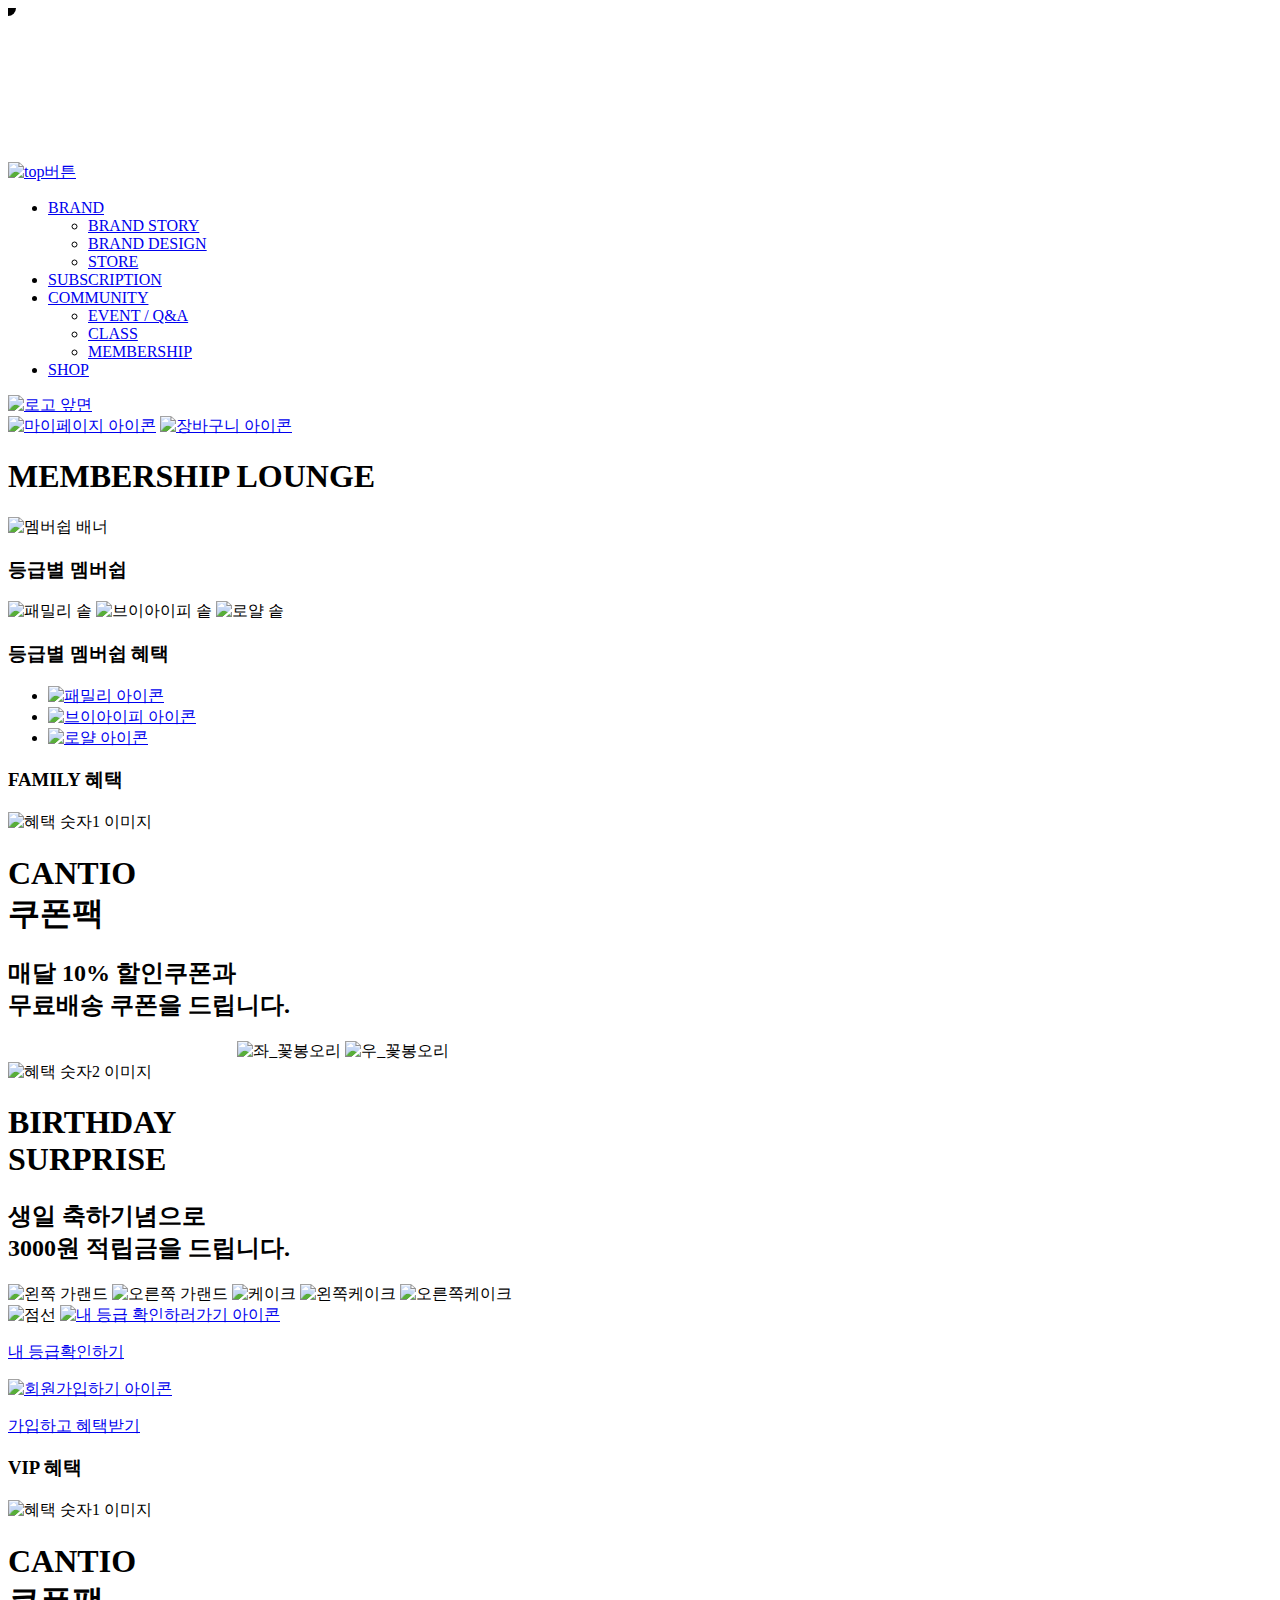
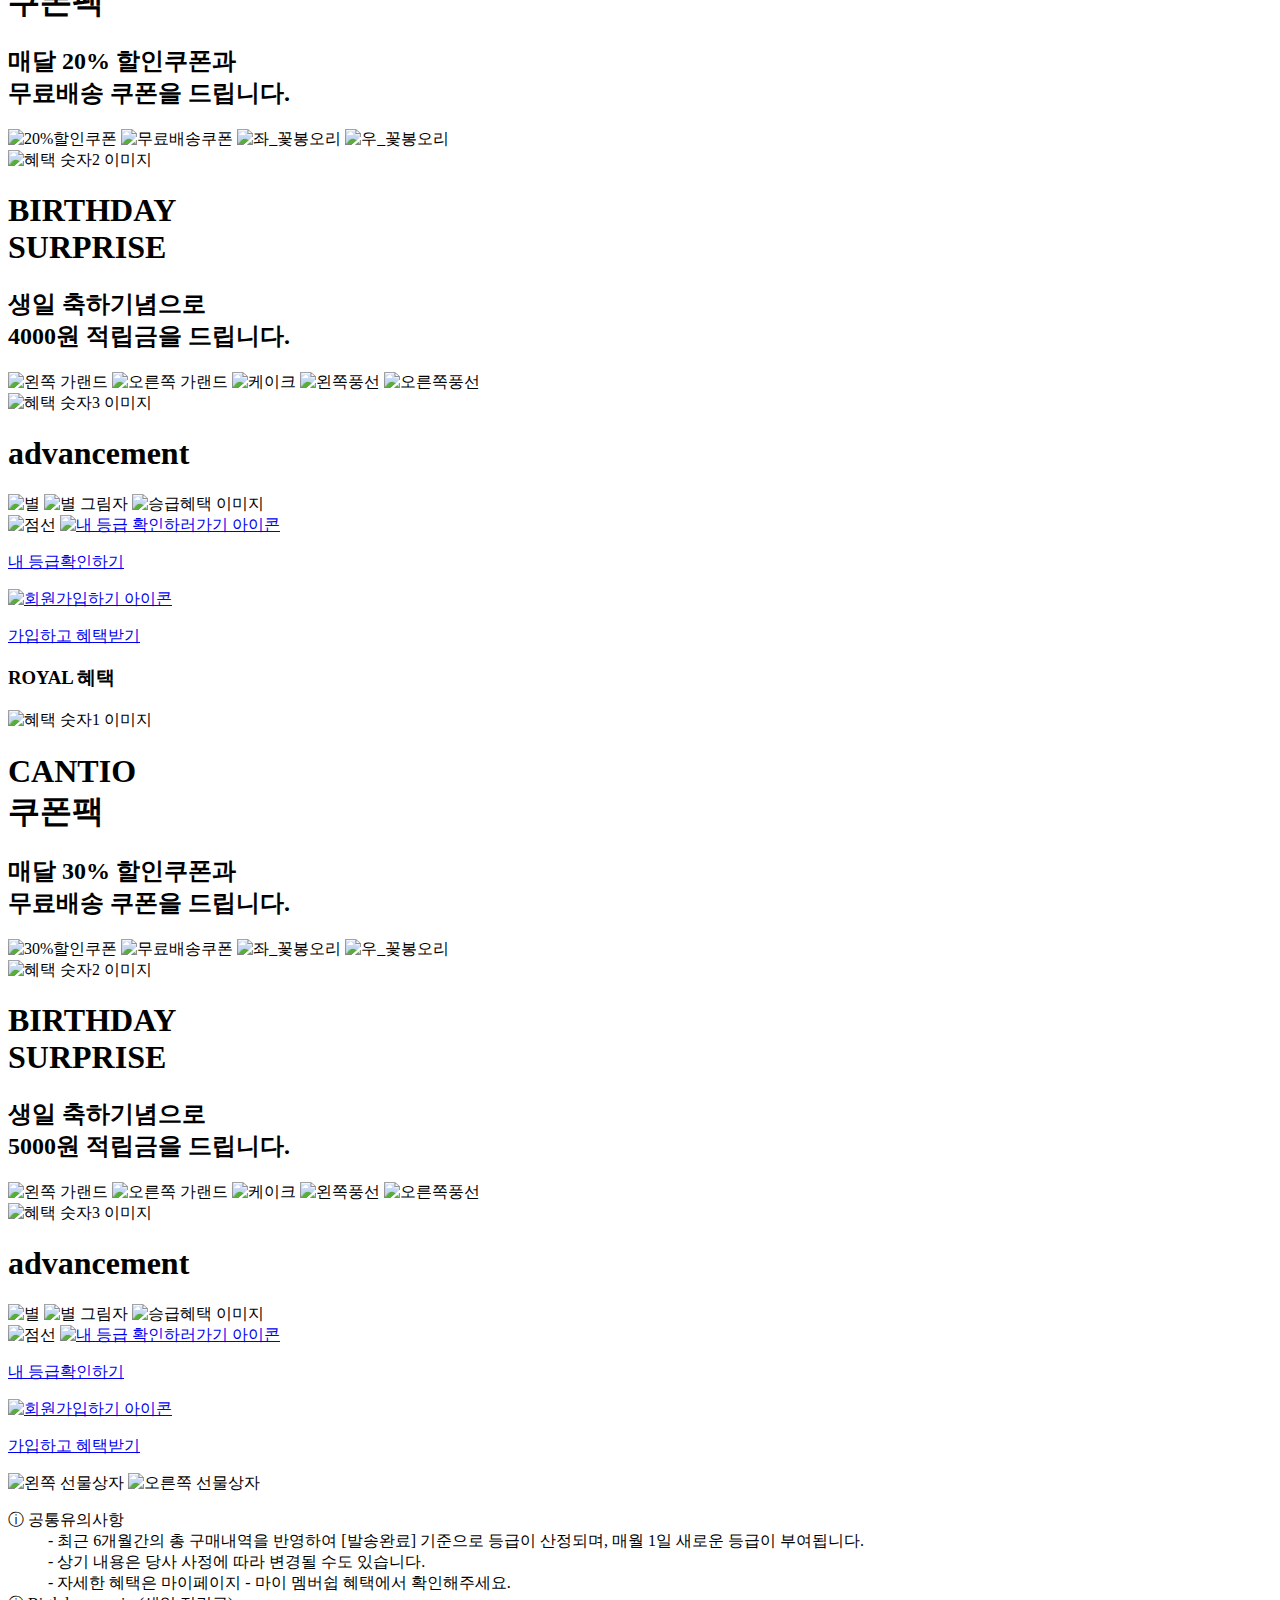
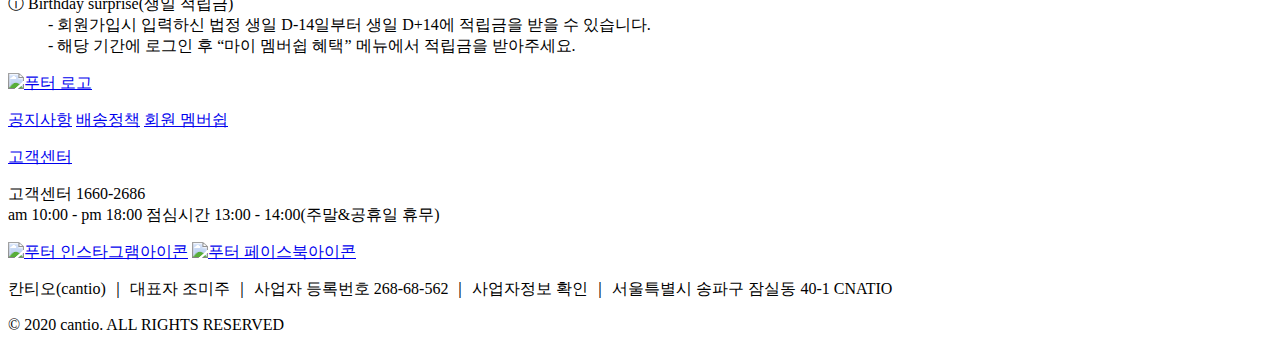
==== Community_Membership.html @ 631099ec "Add files via upload" ====
<!DOCTYPE html>
<html lang="ko">
<head>
  <meta charset="UTF-8">
  <meta http-equiv="X-UA-Compatible" content="IE=edge">
  <meta name="viewport" content="width=1400"><!--다른 매체에서도 너비 오류 없이 볼 수 있게-->
  
  <!--파비콘-->
  <link href="./images/favorites_icon.png" rel="icon" type="image/png" sizes="32x32" >

  <!-- 탑버튼 css -->
  <link rel="stylesheet" href="./css/icon.css">
  
  <!-- aos css -->
  <link href="https://unpkg.com/aos@2.3.1/dist/aos.css" rel="stylesheet">
  
  <!-- 스타일 css 연결 -->
  <link rel="stylesheet" href="./css/community/Community_Membership_style.css">
  <title>MEMBERSHIP</title>

</head>
<body>

<!-- 마우스 커서 -->
  <div id="drawing_line">
    <svg class="drawing_line_svg">
      <circle class="drawing_line_circle" cx="0" cy="0" r="8"></circle>
      <polyline class="drawing_line_polyline" points=""></polyline>
    </svg>
  </div>

<!--탑 버튼-->
<a href="#" class="top"><img src="./images/top.png" alt="top버튼"></a>

<div id="header"><!-- 헤더 서브메뉴의 기준-->
  <div class="header_inner"><!-- 헤더 가운데창 -->
      <ul class="nav">
        <li><a href="./Brand_Story.html">BRAND</a>
          <div class="sub sub1"><!-- 배경 -->
            <div><!-- 가운데창 -->
              <ul>
                <li class="sub_b1"><a href="./Brand_Story.html">BRAND STORY<span></span></a></li>
                <li class="sub_b2"><a href="./Brand_Design.html">BRAND DESIGN<span></span></a></li>
                <li class="sub_b3"><a href="./store.html">STORE<span></span></a></li>
              </ul>
            </div><!-- 가운데창 -->
          </div><!-- 배경 -->
        </li>
        <li><a href="./subscription.html">SUBSCRIPTION</a></li>
        <li><a href="./Community_event.html">COMMUNITY</a>
          <div class="sub sub2"><!-- 배경 -->
            <div><!-- 가운데창 -->
              <ul>
                <li class="sub_c1"><a href="./Community_event.html">EVENT / Q&A<span></span></a></li>
                <li class="sub_c2"><a href="./class.html">CLASS<span></span></a></li>
                <li class="sub_c3"><a href="./Community_Membership.html">MEMBERSHIP<span></span></a></li>
              </ul>
            </div><!-- 가운데창 -->
          </div><!-- 배경 -->
        </li>
        <li><a href="./shop.html">SHOP</a></li>
      </ul>
      <a href="./index.html" class="logo"> <!-- 로고 -->
        <img src="./images/logo.png" alt="로고 앞면">
        
      </a>
      <div class="right"><!-- 위치 기준 -->
        <div class="right_icon"> <!-- 마이페이지&장바구니 -->
          <a href="#" class="my"><img src="./images/My_Page_icon.png" alt="마이페이지 아이콘"></a>
          <a href="#" class="shopping"><img src="./images/shopping_basket_icon.png" alt="장바구니 아이콘"></a>
        </div><!-- 마이페이지&장바구니 -->
      </div><!-- 위치 기준 -->
    </div><!-- 헤더 가운데창 -->
  <div class="scroll-content"></div>
</div><!-- 헤더 서브메뉴의 기준-->

<!-- 멤버쉽 타이틀&배너 -->
<div><!-- 전체 창 -->
  <div class="top_box_inner"><!-- 가운데 창 -->
    <div class="membership_title"><!-- 타이틀 -->
      
      <h1>MEMBERSHIP LOUNGE</h1>
      
    </div><!-- 타이틀 -->
    <img src="./images/community/banner.png" class="membership_banner" alt="멤버쉽 배너">
  </div><!-- 가운데 창 -->
</div><!-- 전체 창 -->

<!-- 멤버쉽 컨텐츠 -->
<div class="membership_bigbox"><!-- 컨텐츠 전체 박스 -->
  <div class="membership_top"><!-- 등급별 멤버쉽 -->
    <h3>등급별 멤버쉽</h3>
    <div class="center-outer">
      <div class="center-inner">
          <div class="bubbles">
              <img src="./images/community/family_pot.png" alt="패밀리 솥">
              <img src="./images/community/vip_pot.png" alt="브이아이피 솥">
              <img src="./images/community/royal_pot.png" alt="로얄 솥">
          </div>
      </div>
    </div> 
  </div><!-- 등급별 멤버쉽 -->

  
  <div id="tab"><!--등급별 멤버쉽 혜택 탭-->
    <h3 class="Rating_Title">등급별 멤버쉽 혜택</h3>
    <div class="tab">
        <ul class="tabnav">
          <!-- 탭 제목 -->
          <li><a href="#tab01"><img src="./images/community/family_icon.png" alt="패밀리 아이콘"></a></li>
          <li><a href="#tab02"><img src="./images/community/vip_icon.png" alt="브이아이피 아이콘"></a></li>
          <li><a href="#tab03"><img src="./images/community/royal_icon.png" alt="로얄 아이콘"></a></li>
        </ul>
        <div class="tabcontent">
          <!-- 탭 내용 -->
          <!-- 패밀리 내용 -->
          <div id="tab01"><!-- tab01 -->
            <div class="tab01_1"><!-- tab01_1 -->
              <h3>FAMILY 혜택</h3>
              <img src="./images/community/f_1.png" alt="혜택 숫자1 이미지">
              <h1 class="t_h1_01">CANTIO <br>
                쿠폰팩
              </h1>
              <h2 class="t_h2_01">매달 <span>10% 할인쿠폰</span>과<br>
                <span>무료배송 쿠폰</span>을 드립니다.
              </h2>
              <img src="./images/community/coupon_10%.png" class="coupon_10" alt="10%할인쿠폰" data-aos="fade-up">
              <img src="./images/community/coupon_free_shipping.png" class="free_shipping" alt="무료배송쿠폰" data-aos="fade-up">
              <img src="./images/community/flower_bud.png" class="l_bub" alt="좌_꽃봉오리">
              <img src="./images/community/flower_bud_r.png" class="r_bub" alt="우_꽃봉오리">
              <img src="./images/community/y_flower.png" class="l_flower" alt="좌_노란 꽃" data-aos="fade-right">
              <img src="./images/community/y_flower_r.png" class="r_flower" alt="우_노란 꽃" data-aos="fade-left">
            </div><!-- tab01_1 -->
            <div class="tab01_2"><!-- tab01_2 -->
              <img src="./images/community/f_2.png" alt="혜택 숫자2 이미지">
              <h1>BIRTHDAY<br>
                SURPRISE
              </h1>
              <h2>생일 축하기념으로<br>
                <span>3000원 적립금</span>을 드립니다.
              </h2>
              <img src="./images/community/garland.png" class="l_garland" alt="왼쪽 가랜드">
              <img src="./images/community/garland.png" class="r_garland" alt="오른쪽 가랜드">
              <img src="./images/community/cake.png" class="cake" alt="케이크">
              <img src="./images/community/l_balloon.png" class="l_balloon" alt="왼쪽케이크">
              <img src="./images/community/r_balloon.png" class="r_balloon" alt="오른쪽케이크">
            </div><!-- tab01_2 -->
           
            <div class="tab01_3"><!-- tab01_3 -->
              <img src="./images/community/dotted _line.png" alt="점선">
              <a href="#none" class="my_page"><img src="./images/community/my_page.png" alt="내 등급 확인하러가기 아이콘"><p>내 등급확인하기</p></a>
              <a href="#none" class="join"><img src="./images/community/join.png" alt="회원가입하기 아이콘"><p>가입하고 혜택받기</p></a>
            </div><!-- tab01_3 -->
          </div><!-- tab01 -->

          <!-- vip 내용 -->
          <div id="tab02">
            <div class="tab02_1"><!-- tab02_1 -->
              <h3>VIP 혜택</h3>
              <img src="./images/community/v_1.png" alt="혜택 숫자1 이미지"><!-- 쿠폰팩 -->
              <h1 class="t_h1_01">CANTIO <br>쿠폰팩</h1>
              <h2 class="t_h2_01">매달 <span>20% 할인쿠폰</span>과<br>
                <span>무료배송 쿠폰</span>을 드립니다.
              </h2>
              <img src="./images/community/v_coupon_10%.png" class="vip_coupon_10" alt="20%할인쿠폰">
              <img src="./images/community/v_free_shipping.png" class="vip_free_shipping" alt="무료배송쿠폰">
              <img src="./images/community/v_flower_bud.png" class="vip_l_bub" alt="좌_꽃봉오리">
              <img src="./images/community/v_flower_bud_r.png" class="vip_r_bub" alt="우_꽃봉오리">
              <img src="./images/community/v_flower.png" class="vip_l_flower" alt="왼쪽 꽃" data-aos="fade-right">
              <img src="./images/community/v_flower_r.png" class="vip_r_flower" alt="오른쪽꽃" data-aos="fade-left">
            </div><!-- tab02_1 -->

            <div class="tab02_2"><!-- tab01_2 -->
              <img src="./images/community/v_2.png" alt="혜택 숫자2 이미지"><!-- 생일 서프라이즈 -->
              <h1>BIRTHDAY<br>
                SURPRISE
              </h1>
              <h2>생일 축하기념으로<br>
                <span>4000원 적립금</span>을 드립니다.
              </h2>
              <img src="./images/community/garland.png" class="vip_l_garland" alt="왼쪽 가랜드">
              <img src="./images/community/garland.png" class="vip_r_garland" alt="오른쪽 가랜드">
              <img src="./images/community/v_cake.png" class="vip_cake" alt="케이크">
              <img src="./images/community/v_l_balloon.png" class="vip_l_balloon" alt="왼쪽풍선">
              <img src="./images/community/v_r_balloon.png" class="vip_r_balloon" alt="오른쪽풍선">
            </div><!-- tab01_2 -->

            <div class="tab02_4"><!-- tab01_4 -->
              <img src="./images/community/v_3.png" alt="혜택 숫자3 이미지">
              <!-- 승급혜택 -->
              <h1>advancement</h1>
              <img src="./images/community/Stars.png" class="stars" alt="별">
              <img src="./images/community/shadow.png"class="shadow"  alt="별 그림자">
              <img src="./images/community/promotion.png"class="promotion"  alt="승급혜택 이미지">
            </div><!-- tab01_4 -->

            <div class="tab02_3"><!-- tab01_3 --><!-- 마이페이지,회원가입하러가기 -->
              <img src="./images/community/dotted _line.png" alt="점선">
              <a href="#none" class="vip_my_page"><img src="./images/community/my_page.png" alt="내 등급 확인하러가기 아이콘"><p>내 등급확인하기</p></a>
              <a href="#none" class="vip_join"><img src="./images/community/join.png" alt="회원가입하기 아이콘"><p>가입하고 혜택받기</p></a>
            </div><!-- tab01_3 -->
          </div>
          
          <!-- 로얄 내용 -->
          <div id="tab03">
            <div id="tab03">
              <div class="tab03_1"><!-- tab03_1 -->
                <h3>ROYAL 혜택</h3>
                <img src="./images/community/r_1.png" alt="혜택 숫자1 이미지">
                <h1 class="t_h1_01">CANTIO <br>쿠폰팩</h1>
                <h2 class="t_h2_01">매달 <span>30% 할인쿠폰</span>과<br>
                  <span>무료배송 쿠폰</span>을 드립니다.
                </h2>
                <img src="./images/community/coupon30.png" class="coupon_30" alt="30%할인쿠폰">
                <img src="./images/community/r_free_shipping.png" class="royal_free_shipping" alt="무료배송쿠폰">
                <img src="./images/community/r_flower_bud.png" class="royal_l_bub" alt="좌_꽃봉오리">
                <img src="./images/community/r_flower_bud_r.png" class="royal_r_bub" alt="우_꽃봉오리">
                <img src="./images/community/r_flower.png" class="royal_l_flower" alt="왼쪽 꽃" data-aos="fade-right">
                <img src="./images/community/r_flower_r.png" class="royal_r_flower" alt="오른쪽꽃" data-aos="fade-left">
              </div><!-- tab03_1 -->
  
              <div class="tab03_2"><!-- tab03_2 -->
                <img src="./images/community/r_2.png" alt="혜택 숫자2 이미지">
                <h1>BIRTHDAY<br>
                  SURPRISE
                </h1>
                <h2>생일 축하기념으로<br>
                  <span>5000원 적립금</span>을 드립니다.
                </h2>
                <img src="./images/community/garland.png" class="royal_l_garland" alt="왼쪽 가랜드">
                <img src="./images/community/garland.png" class="royal_r_garland" alt="오른쪽 가랜드">
                <img src="./images/community/r_cake.png" class="royal_cake" alt="케이크">
                <img src="./images/community/r_l_balloon.png" class="royal_l_balloon" alt="왼쪽풍선">
                <img src="./images/community/r_r_balloon.png" class="royal_r_balloon" alt="오른쪽풍선">
              </div><!-- tab01_2 -->
  
              <div class="tab03_4"><!-- tab01_4 -->
                <img src="./images/community/r_3.png" alt="혜택 숫자3 이미지">
                <h1>advancement</h1>
                <img src="./images/community/Stars.png" class="r_stars" alt="별">
                <img src="./images/community/shadow.png"class="r_shadow"  alt="별 그림자">
                <img src="./images/community/promotion.png"class="r_promotion"  alt="승급혜택 이미지">
              </div><!-- tab01_4 -->
  
              <div class="tab03_3"><!-- tab03_3 -->
                <img src="./images/community/dotted _line.png" alt="점선">
                <a href="#none" class="royal_my_page"><img src="./images/community/my_page.png" alt="내 등급 확인하러가기 아이콘"><p>내 등급확인하기</p></a>
                <a href="#none" class="royal_join"><img src="./images/community/join.png" alt="회원가입하기 아이콘"><p>가입하고 혜택받기</p></a>
              </div><!-- tab03_3 -->
            </div>
          </div>
        </div>
    </div>
</div><!--탭-->
<img src="./images/community/gift1.png" class="gift1" alt="왼쪽 선물상자">
<img src="./images/community/gift2.png" class="gift2" alt="오른쪽 선물상자">
</div><!-- 컨텐츠 전체 박스 -->

<!-- 유의사항 -->
<dl>
  <dt>ⓘ 공통유의사항</dt>
  <dd>- 최근 6개월간의 총 구매내역을 반영하여 [발송완료] 기준으로 등급이 산정되며, 매월 1일 새로운 등급이 부여됩니다. </dd>
  <dd>- 상기 내용은 당사 사정에 따라 변경될 수도 있습니다.</dd>
  <dd>- 자세한 혜택은 마이페이지 - 마이 멤버쉽 혜택에서  확인해주세요.</dd>
  <dt>ⓘ Birthday surprise(생일 적립금)</dt>
  <dd>- 회원가입시 입력하신 법정 생일 D-14일부터 생일 D+14에 적립금을 받을 수 있습니다.</dd>
  <dd>- 해당 기간에 로그인 후 “마이 멤버쉽 혜택” 메뉴에서 적립금을 받아주세요.  </dd>
</dl>


   <!-- 푸터 -->
  <div class="footer"><!-- 푸터 전체창 -->
    <div class="footer_inner"><!-- 푸터 중간창 -->
      <a href="./index.html" class="f_logo"><img src="./images/footer_logo.png" alt="푸터 로고"></a>
      
      <p class="notice">
        <a href="#">공지사항<span></span></a>
        <a href="#">배송정책<span></span></a>
        <a href="./Community_Membership.html">회원 멤버쉽<span></span></a>
      </p>
      <a href="#" class="customer_service">고객센터
        <span></span><!--버블-->
        <span></span><!--버블-->
        <span></span><!--버블-->
        <span></span><!--버블-->
      </a>
      <p class="footer_margin">고객센터 1660-2686 <br>
        am 10:00 - pm 18:00 점심시간 13:00 - 14:00(주말&공휴일 휴무)</p>
        <a href="https://www.instagram.com/" target="_blank" class="insatgram"><img src="./images/f_insatgram.png" alt="푸터 인스타그램아이콘"></a>
        <a href="https://www.facebook.com/" target="_blank" class="facebook"><img src="./images/f_facebook.png" alt="푸터 페이스북아이콘"></a>
        <p>칸티오(cantio) ｜ 대표자 조미주 ｜ 사업자 등록번호 268-68-562 ｜ 사업자정보 확인 ｜ 서울특별시 송파구 잠실동 40-1 CNATIO</p>
        <P>© 2020 cantio. ALL RIGHTS RESERVED</P>
      
    </div><!-- 푸터 중간창 -->
  </div><!-- 푸터 전체창 -->


  <!-- 탑버튼 js -->
	<script src="https://code.jquery.com/jquery-2.2.0.min.js"></script><!-- 제이쿼리 라이브러리,수정X -->
	<script src="./script/icon.js"></script>

  <!-- 커서 js -->
  <script src="./script/cursor.js"></script>

  <!--서브메뉴 js-->
  <script src="./script/menu.js"></script><!--내가 만든 소스-->

  <!-- 탭 js -->
  <script src="./script/community/tab.js"></script>
  
  <!-- 버블 js -->
  <script src="./script/community/bubbles.js"></script>

  <!-- aos js -->
  <script src="https://unpkg.com/aos@2.3.1/dist/aos.js"></script><!-- aos 라이브러리 -->
  <script src="./script/aos.js"></script><!-- aos 소스 -->
</body>
</html>
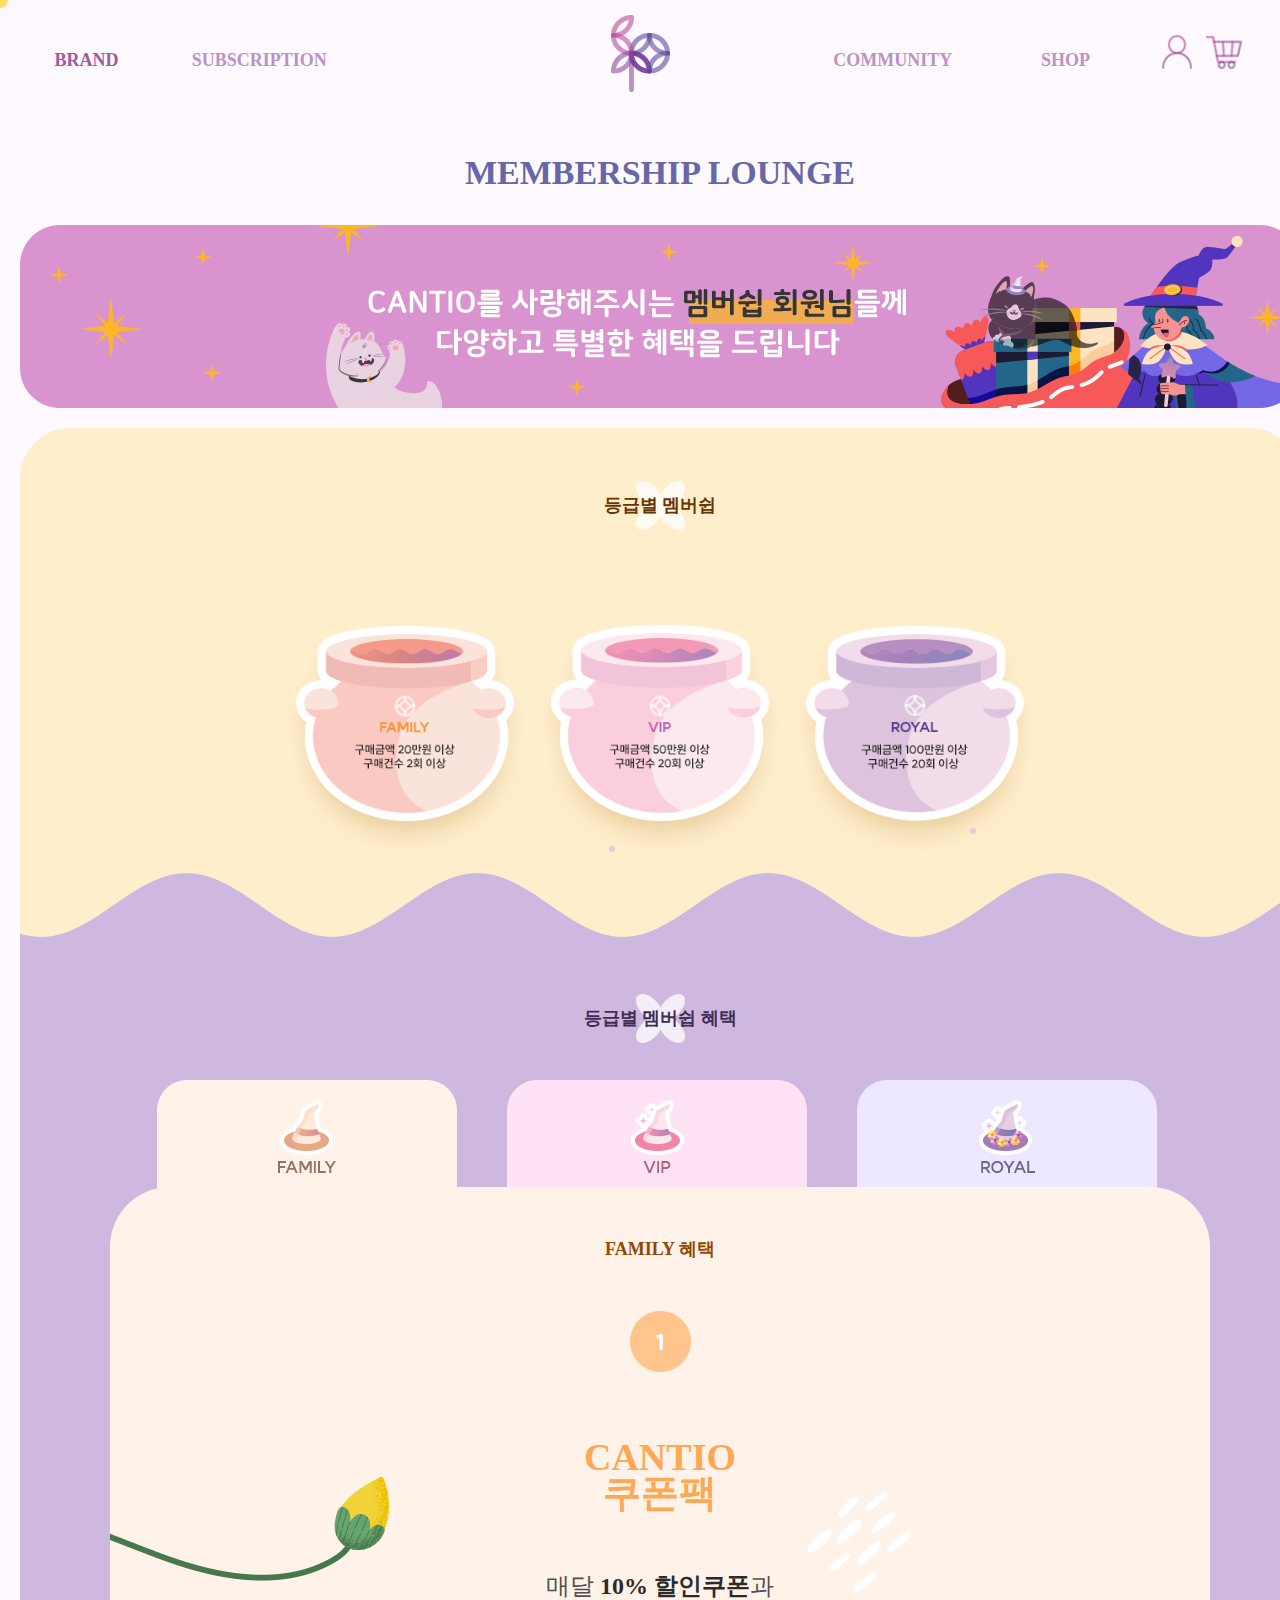
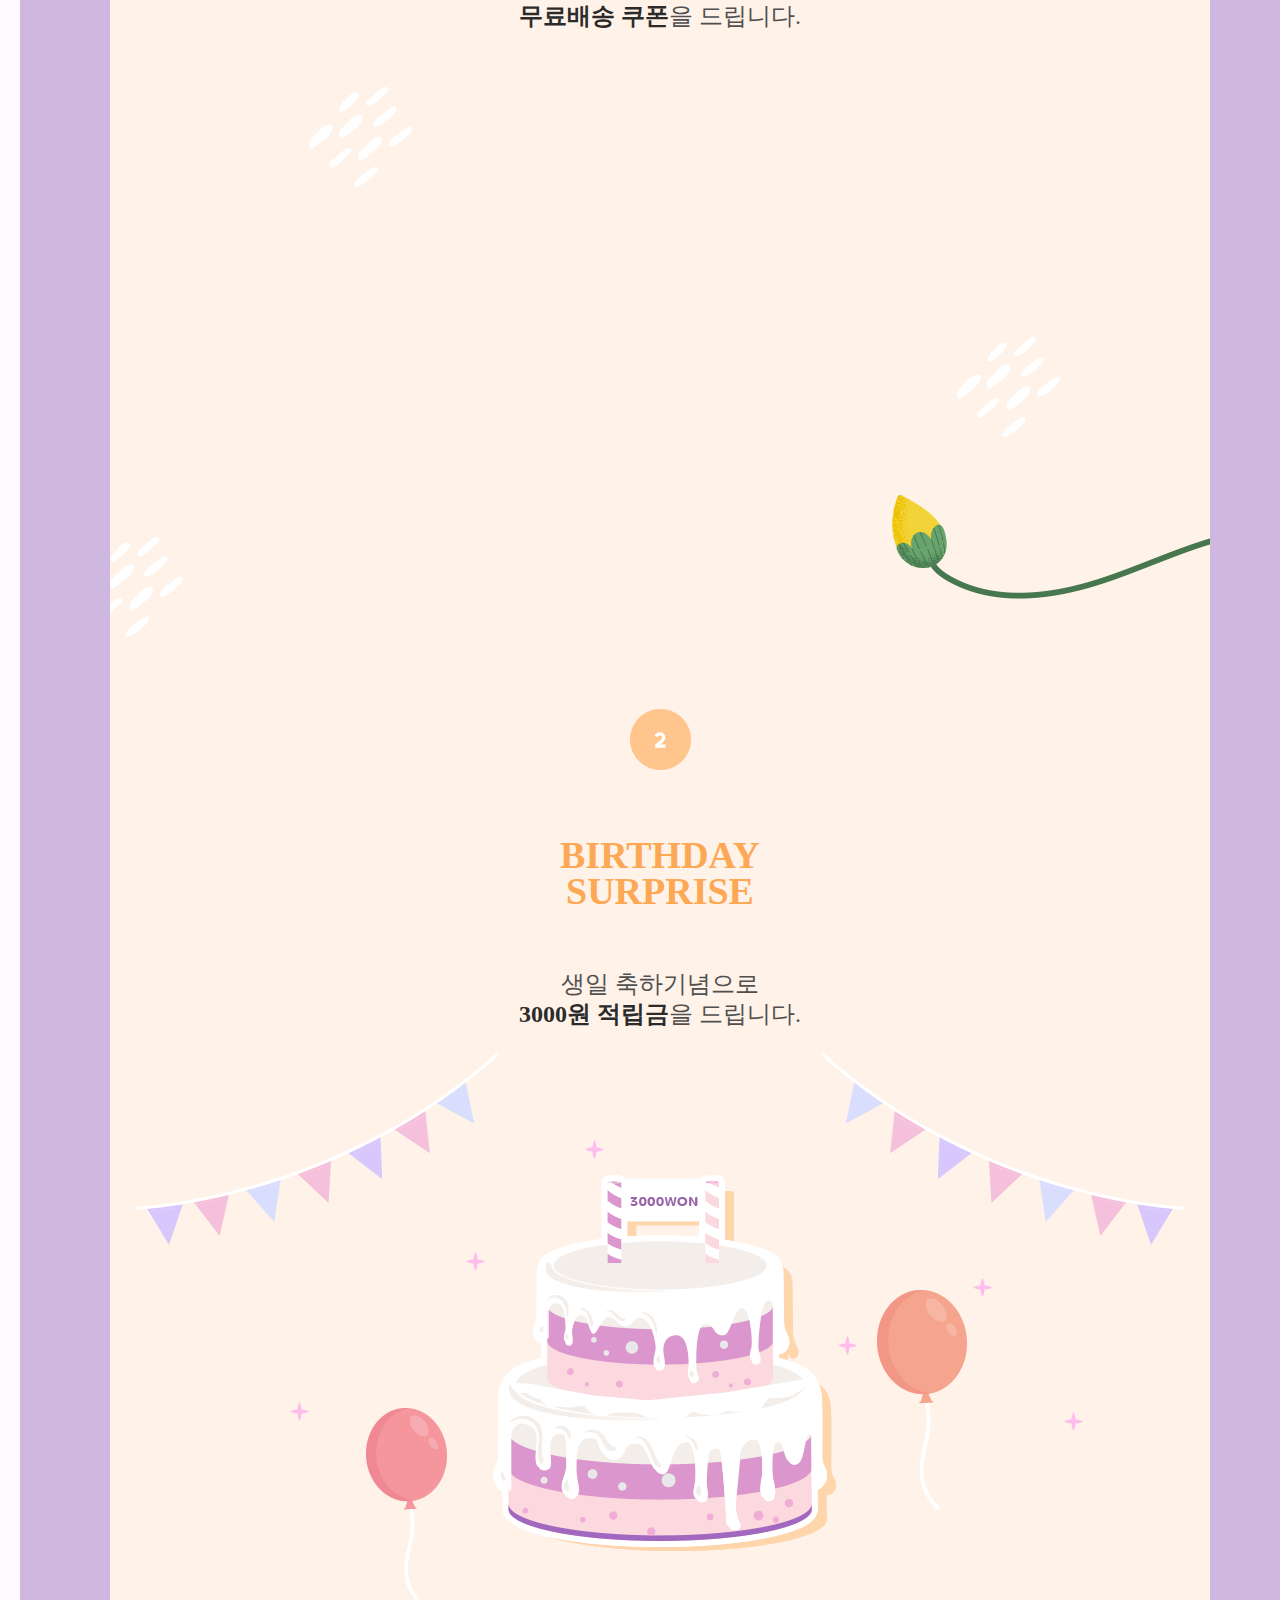
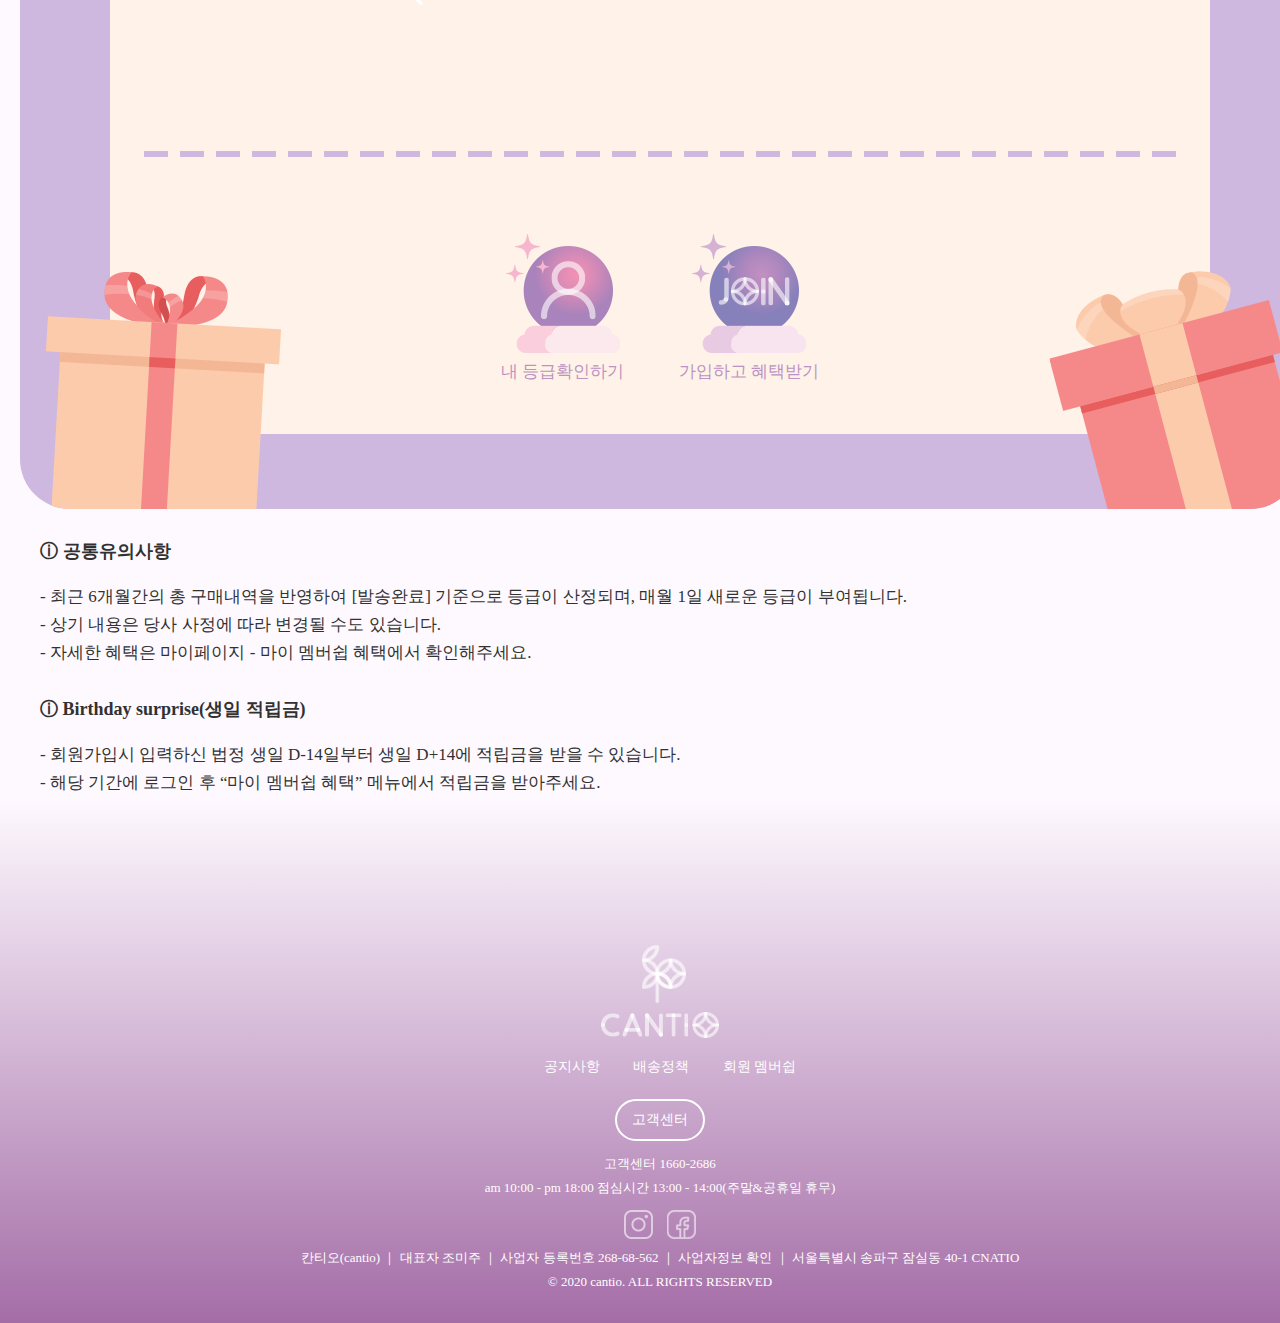
==== commit 18d5ce0c: "Update Community_Membership.html" ====
--- a/Community_Membership.html
+++ b/Community_Membership.html
@@ -124,7 +124,7 @@
               <h2 class="t_h2_01">매달 <span>10% 할인쿠폰</span>과<br>
                 <span>무료배송 쿠폰</span>을 드립니다.
               </h2>
-              <img src="./images/community/coupon_10%.png" class="coupon_10" alt="10%할인쿠폰" data-aos="fade-up">
+              <img src="./images/community/coupon_10.png" class="coupon_10" alt="10%할인쿠폰" data-aos="fade-up">
               <img src="./images/community/coupon_free_shipping.png" class="free_shipping" alt="무료배송쿠폰" data-aos="fade-up">
               <img src="./images/community/flower_bud.png" class="l_bub" alt="좌_꽃봉오리">
               <img src="./images/community/flower_bud_r.png" class="r_bub" alt="우_꽃봉오리">
@@ -162,7 +162,7 @@
               <h2 class="t_h2_01">매달 <span>20% 할인쿠폰</span>과<br>
                 <span>무료배송 쿠폰</span>을 드립니다.
               </h2>
-              <img src="./images/community/v_coupon_10%.png" class="vip_coupon_10" alt="20%할인쿠폰">
+              <img src="./images/community/v_coupon_20.png" class="vip_coupon_10" alt="20%할인쿠폰">
               <img src="./images/community/v_free_shipping.png" class="vip_free_shipping" alt="무료배송쿠폰">
               <img src="./images/community/v_flower_bud.png" class="vip_l_bub" alt="좌_꽃봉오리">
               <img src="./images/community/v_flower_bud_r.png" class="vip_r_bub" alt="우_꽃봉오리">
@@ -315,4 +315,4 @@
   <script src="https://unpkg.com/aos@2.3.1/dist/aos.js"></script><!-- aos 라이브러리 -->
   <script src="./script/aos.js"></script><!-- aos 소스 -->
 </body>
-</html>+</html>
--- a/css/icon.css
+++ b/css/icon.css
@@ -0,0 +1,9 @@
+*{margin:0; padding:0;}
+/* icon 꾸미기 */
+.top{
+  position:fixed; 
+  bottom:50px; 
+  right:50px; 
+  z-index: 90;
+  display:none;
+}--- a/css/community/Community_Membership_style.css
+++ b/css/community/Community_Membership_style.css
@@ -0,0 +1,1113 @@
+@font-face {
+    font-family: 'NanumSquareRound';
+    src: url('https://cdn.jsdelivr.net/gh/projectnoonnu/noonfonts_two@1.0/NanumSquareRound.woff') format('woff');
+    font-weight: normal;
+    font-style: normal;
+}/*나눔스퀘어라운드 폰트*/
+@font-face {
+    font-family: 'SUIT-Regular';
+    src: url('https://cdn.jsdelivr.net/gh/projectnoonnu/noonfonts_suit@1.0/SUIT-Regular.woff2') format('woff2');
+    font-weight: normal;
+    font-style: normal;
+}/*수트 폰트*/
+
+* {
+    margin: 0;
+    padding: 0;
+}
+
+a {
+    text-decoration: none;
+    color: #bc92c2;
+    font-family: 'NanumSquareRound';
+}
+
+ul {
+    list-style: none;
+}
+
+body {
+    font-family: 'SUIT';
+    font-size: 17px;
+    line-height: 24px;
+    color: rgb(49, 49, 49);
+    min-width: 1320px;
+    background-color: #fef9ff;
+}
+
+/*스크롤바*/
+body::-webkit-scrollbar {/*스크롤바 전체*/
+    width: 12px;
+  }
+  body::-webkit-scrollbar-thumb {/*스크롤바 막대*/
+    background-color: #b564b674;
+    border-radius: 10px;
+    background-clip: padding-box;
+    border: 2px solid transparent;
+  }
+  body::-webkit-scrollbar-track {/*스크롤바 막대 외부*/
+    background-color: rgb(185, 167, 198);
+    border-radius: 10px;
+    box-shadow: inset 0px 0px 5px white;
+  }
+
+  /*마우스 커서*/
+  html { cursor: none; }
+#drawing_line { position: relative; z-index: 2100; height: 0; }
+#drawing_line > svg { position: fixed; left: 0; top: 0; width: 100%; height: 100%; z-index: 2100; pointer-events: none; }
+#drawing_line > svg .drawing_line_polyline { fill: none; stroke: #ffd5005b; stroke-width: 2; }
+#drawing_line > svg .drawing_line_circle { fill: #ffd0009c; }
+
+
+/*헤더*/
+#header {
+    background-color: #fef9ff;
+    height: 107px;
+    position: fixed;/*서브메뉴의 기준*/
+    top: 0;
+    left: 0;
+    width: 100%;
+    z-index: 2000;
+}
+
+/*헤더 가운데창*/
+.header_inner {
+    width: 1320px;
+    height: 107px;
+    margin: auto;
+    /*position: relative;
+    로고 가운데 기준 (서브메뉴넣어야해서 뺌)*/
+}
+.nav{
+  float: right;
+}
+.nav li{
+  float: left;
+}
+
+/*네비*/
+
+.header_inner .nav li:nth-child(2){
+  margin-right: 781px;
+} /*구독네비 오른쪽에 margin 넣음*/
+
+.nav> li> a{
+  font-weight: bold;
+  font-size: 18px;
+  display: block;
+  padding: 48px 25px 50px;
+}
+
+.nav>li>a:hover{
+  color: rgb(159, 90, 161);
+}
+
+/* 서브메뉴 꾸미기 */
+.sub{
+  position: absolute;/*헤더가 기준*/
+  width: 100%;
+  left: 0;
+  top: 107px;
+  z-index: 10;
+/* Permalink - use to edit and share this gradient: https://colorzilla.com/gradient-editor/#fef9ff+0,ffffff+100&1+35,0.45+80,0+100 */
+background: -moz-linear-gradient(top,  rgba(254,249,255,1) 0%, rgba(254,251,255,1) 35%, rgba(255,254,255,0.45) 80%, rgba(255,255,255,0) 100%); /* FF3.6-15 */
+background: -webkit-linear-gradient(top,  rgba(254,249,255,1) 0%,rgba(254,251,255,1) 35%,rgba(255,254,255,0.45) 80%,rgba(255,255,255,0) 100%); /* Chrome10-25,Safari5.1-6 */
+background: linear-gradient(to bottom,  rgba(254,249,255,1) 0%,rgba(254,251,255,1) 35%,rgba(255,254,255,0.45) 80%,rgba(255,255,255,0) 100%); /* W3C, IE10+, FF16+, Chrome26+, Opera12+, Safari7+ */
+filter: progid:DXImageTransform.Microsoft.gradient( startColorstr='#fef9ff', endColorstr='#00ffffff',GradientType=0 ); /* IE6-9 */
+display: none;/*서브메뉴 안보이게 만들기*/
+}
+.sub div{
+  width: 1320px;
+  height: 200px;
+  margin: 0 auto;
+  padding: 20px 0;
+  position: relative; /*서브메뉴 형광펜효과 기준*/
+}
+
+/*서브메뉴 텍스트 배치*/
+.sub_b1{
+  margin-left: 23px;
+  margin-top: -10px;
+}
+.sub_b2{
+  margin-left: -116px;
+  margin-top: 34px;
+}
+.sub_b3{
+  margin-left: -905px;
+  margin-top: 83px;
+}
+.sub_c1{
+  margin-left: 1090px;
+  margin-top: -10px;
+}
+.sub_c2{
+  margin-left: 1090px;
+  margin-top: 16px;
+}
+.sub_c3{
+  margin-left: 1090px;
+  margin-top: 23px;
+}
+
+/*서브메뉴 형광펜 효과*/
+.sub1 span{
+  display: inline-block;
+  width: 130px;
+  height: 25px;
+  background-color: rgba(234, 200, 255, 0.493);
+  position: absolute;
+  left: 20px;
+  z-index: -1;/*글자 뒤로 이동*/
+  transform: scaleX(0);/*배경 길이 없애기*/
+  transform-origin: left;/*배경 길이의 기준점을 왼쪽으로 두기*/
+  transition: all 1s;
+}
+.sub1 li:hover span{
+  transform: scaleX(1);/*배경 길이 나타나게 만들기*/
+}
+
+.sub2 span{
+  display: inline-block;
+  width: 120px;
+  height: 25px;
+  background-color: rgba(234, 200, 255, 0.493);
+  position: absolute;
+  left: 1085px;
+  z-index: -1;/*글자 뒤로 이동*/
+  transform: scaleX(0);/*배경 길이 없애기*/
+  transform-origin: left;/*배경 길이의 기준점을 왼쪽으로 두기*/
+  transition: all 1s;
+}
+.sub2 li:hover span{
+  transform: scaleX(1);/*배경 길이 나타나게 만들기*/
+}
+/* 서브메뉴 보이게 만들기 - 제이쿼리에서 해주기
+.nav li:hover .sub{
+  display: block;
+}*/
+
+
+
+/*로고*/
+.logo {
+    position: absolute;
+    /*로고 가운데*/
+    left: 50%;
+    top: 50%;
+    margin-left: -29.5px;
+    /*사진 너비 크기의 반만큼 마이너스*/
+    margin-top: -38.5px;
+    /*사진 높이 크기의 반만큼 마이너스*/
+    z-index: 3;
+}
+
+
+
+/*로고 호버*/
+.header_inner a:hover img {
+    animation: logo 0.6s linear infinite;
+}
+
+/*로고 애니메이션*/
+@keyframes logo {
+    0% {
+        transform: rotateY(0);
+    }
+
+    100% {
+        transform: rotateY(360deg);
+    }
+}
+
+/*마이페이지&장바구니*/
+.right{
+  position: relative;
+  top: 0;
+  left: 0;
+}
+.right_icon{
+    position: absolute;
+    top: 35px;
+    right: -212px;
+    margin: auto;
+    z-index: 100;
+}
+.right_icon a{
+    padding-left: 10px;
+}
+.my{
+  width: 23px;
+  height: 26px;
+}
+.shopping{
+  width: 28px;
+  height: 25px;
+}
+
+/* 탑버튼 */
+.top_button {
+    position: fixed;
+    right: 50px;
+    bottom: 50px;
+    z-index: 99;
+}
+
+/* 반응형 메뉴 */
+@media (max-width:1650px){
+  .header_inner{
+    width: 100%;
+  }
+  .nav{
+    float: left;
+    width: 90%;
+  }
+  .right{
+    width: 10%;
+    float: right;
+  }
+  .right_icon{
+    position: static;
+    margin-top: 35px;
+  }
+  .nav> li{
+    width: 15%;
+    text-align: center;
+  }
+  .nav> li> a{
+    padding: 48px 0px 50px;
+  }
+  .header_inner .nav li:nth-child(2) {
+    margin-right: 40%;
+  }
+}
+
+/*타이틀*/
+.top_box_inner{/*중간창*/
+  width: 1320px;
+  height: 257px;
+  margin: 141px auto 30px;
+}
+.membership_title{/*타이틀*/
+  width: 500px;
+  margin: auto;
+  text-align: center;
+}
+.top_box_inner h1{/*멤버쉽라운지 텍스트*/
+  font-family: 'NanumSquareRound';
+  font-size: 34px;
+  color: #6667a7;
+  display: inline-block;
+  margin-top: 20px;
+  margin-bottom: 40px;
+  text-align: center;
+}
+
+.membership_banner{
+ display: block;
+ margin-left: auto;
+ margin-right: auto;
+}
+
+/*멤버쉽 컨텐츠*/
+.membership_bigbox{
+  background: #ceb8e0
+  url(.././../images/community/big_box.png) no-repeat;
+  border-radius: 50px;
+  width: 1280px;
+  height: 100%;
+  margin: auto;
+  overflow: hidden;
+  padding-bottom: 70px;
+  position: relative;/*모든 요소의 위치기준*/
+}
+/*밑에 선물상자 이미지*/
+.gift1{
+  position: absolute;
+  z-index: 50;
+  bottom: -3%;
+  left: 2%;
+}
+.gift2{
+  position: absolute;
+  z-index: 50;
+  bottom: -3%;
+  right: -2%;
+}
+/*등급별 멤버쉽*/
+.membership_top{
+  text-align: center;
+}
+.membership_top h3{
+  font-family: 'NanumSquareRound';
+  font-weight: 900;
+  padding-top: 65px;
+  font-size: 18px;
+  color: #693501;
+}
+.membership_top img{
+  width: 250px;
+  margin-top: 107px;
+}
+
+/*솥 버블*/
+.center-outer {
+  display: table;
+  width: 100%;
+  height: 100%;
+  }
+  
+  .center-inner {
+  display: table-cell;
+  vertical-align: middle;
+  text-align: center;
+  }
+  
+  /* Essential CSS - Makes the effect work */
+  
+  .bubbles {
+  display: inline-block;
+  font-family: arial;
+  position: relative;
+  }
+  
+  .individual-bubble {
+  position: absolute;
+  border-radius: 100%;
+  bottom: 10px;
+  background-color: #ceb8e09f;
+  z-index: 1;
+  }
+
+/*탭*/
+#tab .Rating_Title{
+  font-family: 'NanumSquareRound';
+  font-weight: 900;
+  text-align: center;
+  font-size: 18px;
+  color: #402d52;
+  margin-top: 143px;
+  margin-bottom: 50px;
+}
+.tab{
+  width:100%; 
+  overflow: hidden;
+}
+.tabnav{
+  width:100%; 
+  overflow: hidden;
+  margin-left: 137px;
+}
+.tabnav li{
+  float: left;
+  width: 300px;
+  margin-right: 50px;
+}
+.tabnav li a{
+  width: 300px;
+  height: 112px;
+  display: block;
+  border-radius: 30px 30px 0 0;
+  text-align: center;
+  
+}
+.tabnav li a img{
+  padding-top: 20px;
+}
+.tabnav li:nth-child(1) a{/*패밀리 아이콘 박스*/
+  background-color: #fff2e8;
+}
+.tabnav li:nth-child(2) a{/*브이아이피 아이콘 박스*/
+  background-color: #ffe3f5;
+}
+.tabnav li:nth-child(3) a{/*로얄 아이콘 박스*/
+  background-color: #ede7ff;
+}
+
+/* 탭컨텐츠 꾸미기 */
+.tabcontent{
+  position: relative;
+  top: -5px;
+}
+/*패밀리 탭내용*/
+#tab01{
+  background: url(.././../images/community/bg_line.png) no-repeat left 70%
+  top 13%, url(.././../images//community/bg_line.png) no-repeat left 20%
+  top 500px, url(.././../images//community/bg_line.png) no-repeat right 15%
+  top 750px, url(.././../images//community/bg_line.png) no-repeat left -30px
+  top 950px;
+  background-color: #fff2e8;
+  width: 1100px;
+  height: 100%px;
+  position: relative;
+  left: 50%;
+  margin-left: -550px;
+  padding-bottom: 50px;
+  border-radius: 60px;
+  text-align: center;
+  overflow: hidden;
+}
+/*쿠폰팩*/
+#tab01 .tab01_1 h3{
+  color: #914800;
+  font-size: 18px;
+  margin: 50px;
+  font-weight: 700;
+}
+#tab01 .tab01_1 h1{
+  color: #fda854;
+  font-size: 38px;
+  font-family: 'NanumSquareRound';
+  font-weight: bold;
+  line-height: 36px;
+  margin: 60px 0;
+}
+#tab01 .tab01_1 h2{
+  color: rgb(80, 80, 80);
+  font-size: 24px;
+  line-height: 30px;
+  font-weight: 400;
+}
+#tab01 .tab01_1 h2 span{
+  font-weight: bold;
+  color: rgb(43, 43, 43);
+}
+.coupon_10{/*10퍼할인 쿠폰*/
+  position: absolute;
+  top: 530px;
+  left: 50%;
+  margin-left: -159.5px;
+}
+.free_shipping{/*무료배송 쿠폰*/
+  position: absolute;
+  top: 688px;
+  left: 50%;
+  margin-left: -159.5px;
+}
+.l_bub{/*왼쪽 꽃봉오리*/
+  position: absolute;
+  left: -50px;
+  top: 290px;
+  animation: moving-flower-1 4s linear infinite;
+}
+
+.r_bub{/*오른쪽 꽃봉오리*/
+  position: absolute;
+  right: -10px;
+  top: 908px;
+  animation: moving-flower-1 4s linear infinite;
+}
+.l_flower{/*왼쪽 꽃*/
+  position: absolute;
+  left: -5px;
+  top: 726px;
+  
+}
+.r_flower{/*오른쪽 꽃*/
+  position: absolute;
+  right: -6px;
+  top: 416px;
+  
+}
+
+/*생일*/
+#tab01 .tab01_2{
+  margin-top: 678px;
+}
+#tab01 .tab01_2 h1{
+  color: #fda854;
+  font-size: 38px;
+  font-family: 'NanumSquareRound';
+  font-weight: bold;
+  line-height: 36px;
+  margin: 60px 0;
+}
+#tab01 .tab01_2 h2{
+  color: rgb(80, 80, 80);
+  font-size: 24px;
+  line-height: 30px;
+  font-weight: 400;
+}
+#tab01 .tab01_2 h2 span{
+  font-weight: bold;
+  color: rgb(43, 43, 43);
+}
+.l_garland{
+  position: absolute;
+  left: 25px;
+  top: 1464px;
+}
+.r_garland{
+  position: absolute;
+  right: 25px;
+  top: 1464px;
+  transform: scaleX(-1);
+}
+.cake{
+  position: absolute;
+  left: 50%;
+  margin-left: -370.5px;
+  top: 1553px;
+}
+.l_balloon{
+  position: absolute;
+  left: 256px;
+  top: 1821px;
+  animation:circlemove 1.5s infinite linear;
+}
+.r_balloon{
+  position: absolute;
+  right: 243px;
+  top: 1703px;
+  animation: circlemove 2.5s infinite linear;
+ 
+}
+
+/*점선과 아이콘*/
+.tab01_3{
+  margin-top: 711px;
+}
+.my_page{
+  margin: 70px 50px 0 0;
+  display: inline-block;
+}
+.join{
+  margin-top: 70px;
+  display: inline-block;
+}
+
+/*브이아이피 탭내용*/
+#tab02{
+  background: url(.././../images/community/bg_line.png) no-repeat left 70%
+  top 13%, url(.././../images//community/bg_line.png) no-repeat left 20%
+  top 500px, url(.././../images//community/bg_line.png) no-repeat right 15%
+  top 750px, url(.././../images//community/bg_line.png) no-repeat left -30px
+  top 950px;
+  background-color: #ffe3f5;
+  width: 1100px;
+  height: 100%px;
+  position: relative;
+  left: 50%;
+  margin-left: -550px;
+  padding-bottom: 50px;
+  border-radius: 60px;
+  text-align: center;
+  overflow: hidden;
+}
+/*쿠폰팩*/
+#tab02 .tab02_1 h3{
+  color: #a67293;
+  font-size: 18px;
+  margin: 50px;
+  font-weight: 700;
+}
+#tab02 .tab02_1 h1{
+  color: #ef91ce;
+  font-size: 38px;
+  font-family: 'NanumSquareRound';
+  font-weight: bold;
+  line-height: 36px;
+  margin: 60px 0;
+}
+#tab02 .tab02_1 h2{
+  color: rgb(80, 80, 80);
+  font-size: 24px;
+  line-height: 30px;
+  font-weight: 400;
+}
+#tab02 .tab02_1 h2 span{
+  font-weight: bold;
+  color: rgb(43, 43, 43);
+}
+.vip_coupon_10{/*20퍼할인 쿠폰*/
+  position: absolute;
+  top: 530px;
+  left: 50%;
+  margin-left: -159.5px;
+  -webkit-animation: fade-in-bottom 0.6s cubic-bezier(0.390, 0.575, 0.565, 1.000) both;
+	animation: fade-in-bottom 0.6s cubic-bezier(0.390, 0.575, 0.565, 1.000) both;
+  transition: all 0.7s;
+}
+
+.vip_free_shipping{/*무료배송 쿠폰*/
+  position: absolute;
+  top: 688px;
+  left: 50%;
+  margin-left: -159.5px;
+}
+
+.vip_l_bub{/*왼쪽 꽃봉오리*/
+  position: absolute;
+  left: -50px;
+  top: 290px;
+  animation: moving-flower-1 4s linear infinite;
+}
+.vip_r_bub{/*오른쪽 꽃봉오리*/
+  position: absolute;
+  right: -10px;
+  top: 908px;
+  animation: moving-flower-1 4s linear infinite;
+}
+.vip_l_flower{/*왼쪽 꽃*/
+  position: absolute;
+  left: -5px;
+  top: 726px;
+}
+.vip_r_flower{/*오른쪽 꽃*/
+  position: absolute;
+  right: -6px;
+  top: 416px;
+  
+}
+
+/*생일*/
+#tab02 .tab02_2{
+  margin-top: 678px;
+}
+#tab02 .tab02_2 h1{
+  color: #ef91ce;
+  font-size: 38px;
+  font-family: 'NanumSquareRound';
+  font-weight: bold;
+  line-height: 36px;
+  margin: 60px 0;
+}
+#tab02 .tab02_2 h2{
+  color: rgb(80, 80, 80);
+  font-size: 24px;
+  line-height: 30px;
+  font-weight: 400;
+}
+#tab02 .tab02_2 h2 span{
+  font-weight: bold;
+  color: rgb(43, 43, 43);
+}
+.vip_l_garland{
+  position: absolute;
+  left: 25px;
+  top: 1464px;
+}
+.vip_r_garland{
+  position: absolute;
+  right: 25px;
+  top: 1464px;
+  transform: scaleX(-1);
+}
+.vip_cake{
+  position: absolute;
+  left: 50%;
+  margin-left: -370.5px;
+  top: 1553px;
+}
+.vip_l_balloon{
+  position: absolute;
+  left: 256px;
+  top: 1821px;
+  animation:circlemove 1.5s infinite linear;
+}
+.vip_r_balloon{
+  position: absolute;
+  right: 243px;
+  top: 1703px;
+  animation:circlemove 2.5s infinite linear;
+}
+
+/*승급 혜택*/
+#tab02 .tab02_4{
+  margin-top: 678px;
+}
+#tab02 .tab02_4 h1{
+  color: #ef91ce;
+  font-size: 38px;
+  font-family: 'NanumSquareRound';
+  font-weight: bold;
+  line-height: 36px;
+  margin: 60px 0;
+  text-transform: uppercase;
+}
+.stars{/*별*/
+  position: absolute;
+  left: 42.5%;
+  top: 2320px;
+}
+.shadow{/*그림자*/
+  position: absolute;
+  left: 50%;
+  transform: translate(-50%,-50%);
+  top: 2546px;
+}
+.promotion{/*승급혜택 텍스트*/
+  position: absolute;
+  left: 50%;
+  transform: translate(-50%,-50%);
+  top: 2680px;
+}
+
+
+/*점선과 아이콘*/
+.tab02_3{
+  margin-top: 523px;
+}
+.vip_my_page{
+  margin: 70px 50px 0 0;
+  display: inline-block;
+}
+.vip_join{
+  margin-top: 70px;
+  display: inline-block;
+}
+
+
+
+
+/*로얄 탭내용*/
+#tab03{
+  background: url(.././../images/community/bg_line.png) no-repeat left 70%
+  top 13%, url(.././../images//community/bg_line.png) no-repeat left 20%
+  top 500px, url(.././../images//community/bg_line.png) no-repeat right 15%
+  top 750px, url(.././../images//community/bg_line.png) no-repeat left -30px
+  top 950px;
+  background-color: #ede7ff;
+  width: 1100px;
+  height: 100%px;
+  position: relative;
+  left: 50%;
+  margin-left: -550px;
+  padding-bottom: 50px;
+  border-radius: 60px;
+  text-align: center;
+  overflow: hidden;
+}
+/*쿠폰팩*/
+#tab03 .tab03_1 h3{
+  color: #b994b2;
+  font-size: 18px;
+  margin: 50px;
+  font-weight: 700;
+}
+#tab03 .tab03_1 h1{
+  color: #c09ae0;
+  font-size: 38px;
+  font-family: 'NanumSquareRound';
+  font-weight: bold;
+  line-height: 36px;
+  margin: 60px 0;
+}
+#tab03 .tab03_1 h2{
+  color: rgb(80, 80, 80);
+  font-size: 24px;
+  line-height: 30px;
+  font-weight: 400;
+}
+#tab03 .tab03_1 h2 span{
+  font-weight: bold;
+  color: rgb(43, 43, 43);
+}
+.coupon_30{/*30퍼할인 쿠폰*/
+  position: absolute;
+  top: 530px;
+  left: 50%;
+  margin-left: -159.5px;
+}
+.royal_free_shipping{/*무료배송 쿠폰*/
+  position: absolute;
+  top: 688px;
+  left: 50%;
+  margin-left: -159.5px;
+}
+.royal_l_bub{/*왼쪽 꽃봉오리*/
+  position: absolute;
+  left: -50px;
+  top: 290px;
+  animation: moving-flower-1 4s linear infinite;
+}
+.royal_r_bub{/*오른쪽 꽃봉오리*/
+  position: absolute;
+  right: -10px;
+  top: 908px;
+  animation: moving-flower-1 4s linear infinite;
+}
+.royal_l_flower{/*왼쪽 꽃*/
+  position: absolute;
+  left: -5px;
+  top: 726px;
+}
+.royal_r_flower{/*오른쪽 꽃*/
+  position: absolute;
+  right: -6px;
+  top: 416px;
+  
+}
+
+/*생일*/
+#tab03 .tab03_2{
+  margin-top: 678px;
+}
+#tab03 .tab03_2 h1{
+  color: #c09ae0;
+  font-size: 38px;
+  font-family: 'NanumSquareRound';
+  font-weight: bold;
+  line-height: 36px;
+  margin: 60px 0;
+}
+#tab03 .tab03_2 h2{
+  color: rgb(80, 80, 80);
+  font-size: 24px;
+  line-height: 30px;
+  font-weight: 400;
+}
+#tab03 .tab03_2 h2 span{
+  font-weight: bold;
+  color: rgb(43, 43, 43);
+}
+.royal_l_garland{
+  position: absolute;
+  left: 25px;
+  top: 1464px;
+}
+.royal_r_garland{
+  position: absolute;
+  right: 25px;
+  top: 1464px;
+  transform: scaleX(-1);
+}
+.royal_cake{
+  position: absolute;
+  left: 50%;
+  margin-left: -370.5px;
+  top: 1553px;
+}
+.royal_l_balloon{
+  position: absolute;
+  left: 256px;
+  top: 1821px;
+  animation:circlemove 1.5s infinite linear;
+}
+.royal_r_balloon{
+  position: absolute;
+  right: 243px;
+  top: 1703px;
+  animation:circlemove 2.5s infinite linear;
+}
+
+/*승급 혜택*/
+#tab03 .tab03_4{
+  margin-top: 678px;
+}
+#tab03 .tab03_4 h1{
+  color: #c09ae0;
+  font-size: 38px;
+  font-family: 'NanumSquareRound';
+  font-weight: bold;
+  line-height: 36px;
+  margin: 60px 0;
+  text-transform: uppercase;
+}
+.r_stars{/*별*/
+  position: absolute;
+  left: 42.5%;
+  top: 2320px;
+}
+.r_shadow{/*그림자*/
+  position: absolute;
+  left: 50%;
+  transform: translate(-50%,-50%);
+  top: 2546px;
+}
+.r_promotion{/*승급혜택 텍스트*/
+  position: absolute;
+  left: 50%;
+  transform: translate(-50%,-50%);
+  top: 2680px;
+}
+
+
+/*점선과 아이콘*/
+.tab03_3{
+  margin-top: 523px;
+}
+.royal_my_page{
+  margin: 70px 50px 0 0;
+  display: inline-block;
+}
+.royal_join{
+  margin-top: 70px;
+  display: inline-block;
+}
+
+/*유의사항*/
+dl{
+  width: 1320px;
+  margin: auto;
+  
+  padding-left: 40px;
+}
+dt{
+  font-size: 18px;
+  font-weight: bold;
+  margin-bottom: 20px;
+  margin-top: 30px;
+}
+dd{
+  line-height: 28px;
+}
+
+/*푸터*/
+.footer{
+  /* Permalink - use to edit and share this gradient: https://colorzilla.com/gradient-editor/#fef9ff+0,a46da7+100&0+0,1+100 */
+background: -moz-linear-gradient(top,  rgba(254,249,255,0) 0%, rgba(164,109,167,1) 100%); /* FF3.6-15 */
+background: -webkit-linear-gradient(top,  rgba(254,249,255,0) 0%,rgba(164,109,167,1) 100%); /* Chrome10-25,Safari5.1-6 */
+background: linear-gradient(to bottom,  rgba(254,249,255,0) 0%,rgba(164,109,167,1) 100%); /* W3C, IE10+, FF16+, Chrome26+, Opera12+, Safari7+ */
+filter: progid:DXImageTransform.Microsoft.gradient( startColorstr='#00fef9ff', endColorstr='#a46da7',GradientType=0 ); /* IE6-9 */
+min-width: 1320px;
+}
+.footer_inner{
+  width: 1320px;
+  height: 378px;
+  margin: auto;
+  text-align: center;
+  padding-top: 148px;
+  color: #fff;
+  
+}
+
+.f_logo{
+  display: block;
+}
+
+.notice a{
+  font-size: 14px;
+  color: #fff;
+  margin-right: 30px;
+  position: relative;/*밑줄 기준*/
+  padding-bottom: 10px;
+}
+
+.notice a span{
+  display: inline-block; 
+  width: 100%; /*밑줄 길이*/
+  height: 2px; /*밑줄 두께*/
+  background-color: rgb(255, 255, 255);
+  position: absolute;
+  left: 0;
+  bottom: 0;
+  transform: scaleX(0);/*밑줄 길이 없애기*/
+  transform-origin: left;/*밑줄 길이의 기준점을 왼쪽으로 두기*/
+  transition: all 1s;
+}
+.notice a:hover span{
+  transform: scaleX(1);/*밑줄 길이 나타나게 만들기*/
+}
+
+.notice{
+  margin: 10px 0 20px 50px;
+}
+.footer_inner p{
+  line-height: 24px;
+  font-size: 13px;
+}
+
+.footer_inner ul li a{
+  margin-left: 50px;
+  color: #fff;
+  font-size: 15px;
+  font-family: 'SUIT';
+  font-weight: 200;
+}
+.footer_margin{
+  margin-top: 4px;
+  margin-bottom: 10px;
+}
+
+.insatgram{
+  opacity: 0.6;
+  margin-right: 10px;
+}
+.insatgram:hover{
+  opacity: 1;
+}
+.facebook{
+  opacity: 0.6;
+}
+.facebook:hover{
+  opacity: 1;
+}
+
+ /*고객센터 버튼 꾸미기*/
+ .customer_service{
+  color: #fff;
+  font-size: 14px;
+  font-family: 'SUIT';
+  font-weight: 300;
+  border: #fff 2px solid;
+  border-radius: 50px;
+  padding: 7px 15px;
+  display: inline-block;
+  position: relative;/*버블의 기준*/
+  overflow: hidden;/*버튼 밖에 요소 안보이게 만들어줌*/
+  transition: color 0.7s;/*글자색 서서히 변화되게 만들기*/
+}
+
+/*고객센터 버블만들기*/
+.customer_service span{
+  display: inline-block;
+  width: 25%;/*100% 나누기 버블 갯수 만큼*/
+  height: 100%;
+  background-color: rgb(247, 104, 202);
+  position: absolute;
+  top: 110%;
+  left: 0;
+  border-radius: 50%;/*원형으로 만들기*/
+  transition: all 0.7s;/*서서히 변하게 만들기*/
+  z-index: -1;/*글자 뒤로 버블 보내기*/
+}
+.customer_servicea span:nth-child(1){
+  left: 0;
+  transition-delay: 0s;/*트랜지션 딜레이*/
+}
+.customer_service span:nth-child(2){
+  left: 30%;
+  transition-delay: 0.1s;
+}
+.customer_service span:nth-child(3){
+  left: 60%;
+  transition-delay: 0.2s;
+}
+.customer_service span:nth-child(4){
+  left: 90%;
+  transition-delay: 0.3s;
+}
+
+/*호버효과*/
+.customer_service:hover{
+  color: #fff;/*글자색 바꾸기*/
+}
+.customer_service:hover span{
+  transform: scale(1.6, 1.6);
+  top: 0;
+}
+
+
+
+/*흔들리는 애니메이션*/
+@keyframes moving-flower-1 {
+  0%,
+  100% {
+    transform: rotate(10deg);
+  }
+
+  50% {
+    transform: rotate(-10deg);
+  }
+}
+
+/*둥실거리는 애니메이션*/
+@keyframes circlemove{
+  0%,100%{
+      transform:translate(-50%,-50%);
+  }
+  50%{
+      transform:translate(-50%,-60%);
+  }
+}
